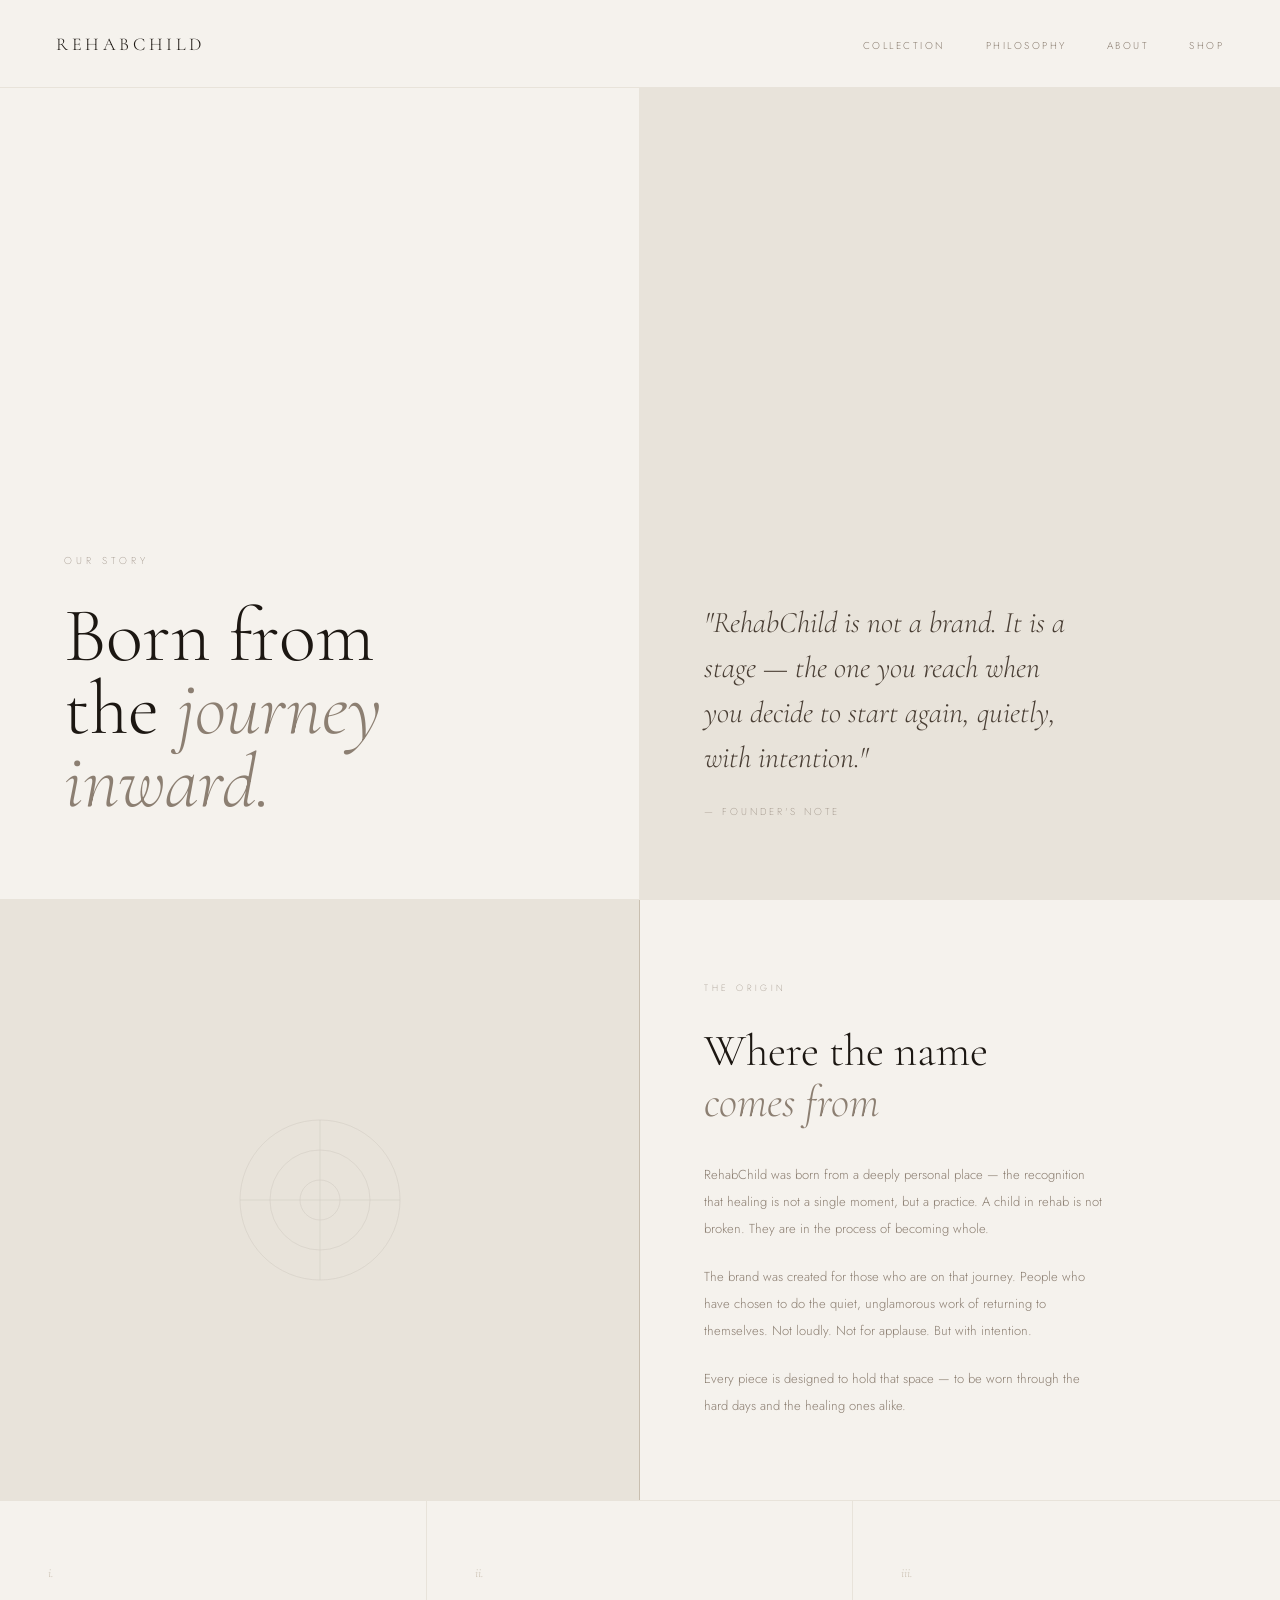
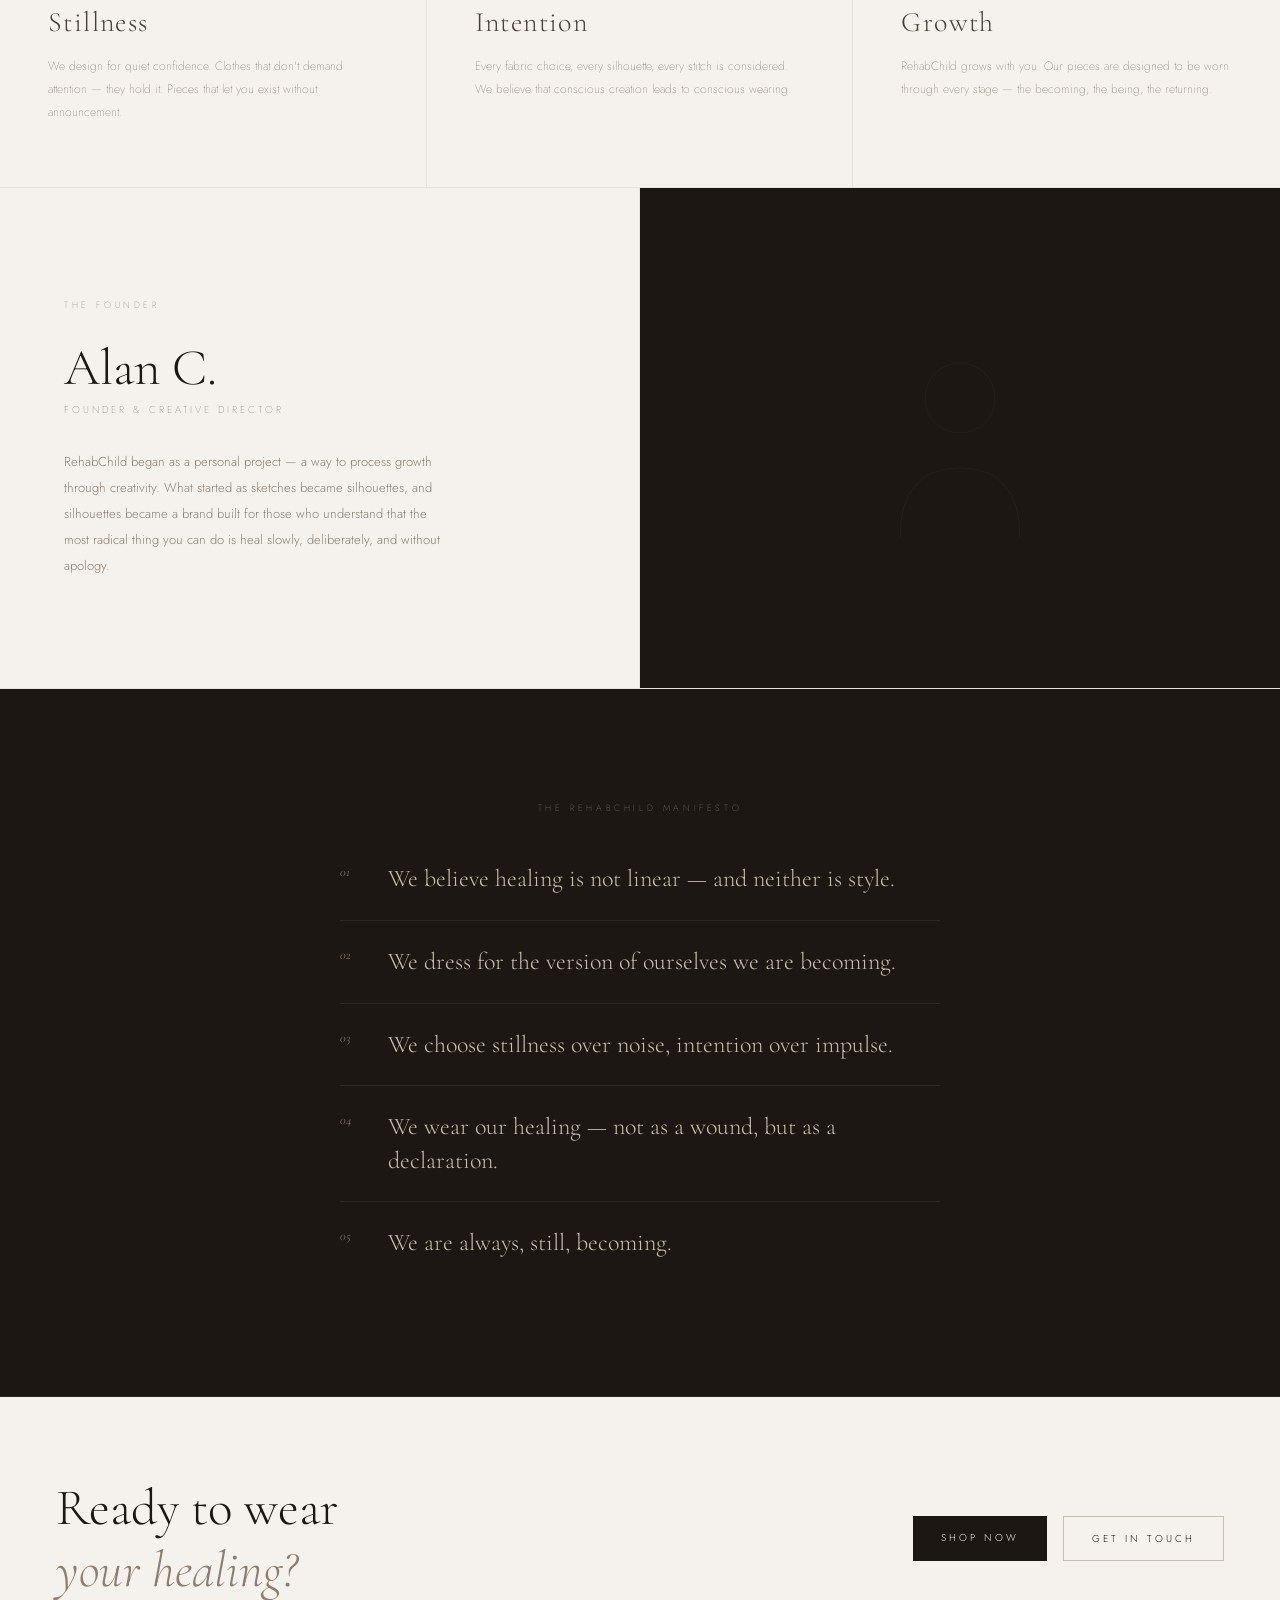
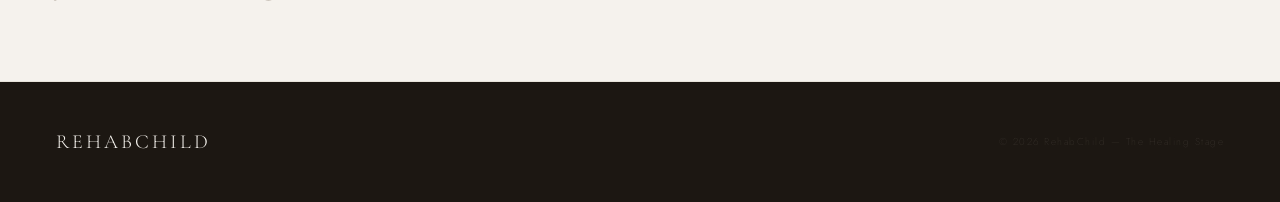
==== about.html @ 97591bc1 "Add website files with fixes" ====
<!DOCTYPE html>
<html lang="en">
<head>
  <meta charset="UTF-8" />
  <meta name="viewport" content="width=device-width, initial-scale=1.0"/>
  <title>About — RehabChild</title>
  <link href="https://fonts.googleapis.com/css2?family=Cormorant+Garamond:ital,wght@0,300;0,400;1,300;1,400&family=Jost:wght@200;300;400&display=swap" rel="stylesheet"/>
  <link rel="stylesheet" href="mobile.css"/>
  <style>
    *, *::before, *::after { margin: 0; padding: 0; box-sizing: border-box; }
    :root {
      --ivory: #F5F2ED; --stone: #E8E3DA; --sand: #C9BFB0;
      --taupe: #8C7F72; --bark: #4A3F35; --ink: #1C1712;
    }
    html { scroll-behavior: smooth; }
    body { background: var(--ivory); color: var(--ink); font-family: 'Jost', sans-serif; font-weight: 300; overflow-x: hidden; }

    nav {
      position: fixed; top: 0; left: 0; right: 0; z-index: 100;
      display: flex; align-items: center; justify-content: space-between;
      padding: 2rem 3.5rem; background: var(--ivory);
      border-bottom: 0.5px solid var(--stone);
    }
    .nav-logo { font-family: 'Cormorant Garamond', serif; font-weight: 300; font-size: 18px; letter-spacing: 0.2em; text-transform: uppercase; color: var(--ink); text-decoration: none; }
    .nav-links { display: flex; gap: 2.5rem; list-style: none; }
    .nav-links a { font-size: 10px; font-weight: 300; letter-spacing: 0.25em; text-transform: uppercase; color: var(--taupe); text-decoration: none; transition: color 0.3s; }
    .nav-links a:hover, .nav-links a.active { color: var(--ink); }

    /* Hero */
    .about-hero {
      min-height: 100vh;
      display: grid; grid-template-columns: 1fr 1fr;
      border-bottom: 0.5px solid var(--stone);
    }

    .hero-left {
      padding: 10rem 4rem 5rem;
      display: flex; flex-direction: column; justify-content: flex-end;
      border-right: 0.5px solid var(--stone);
    }

    .hero-tag {
      font-size: 10px; font-weight: 200; letter-spacing: 0.4em;
      text-transform: uppercase; color: var(--taupe); margin-bottom: 2rem;
      opacity: 0; animation: fadeUp 1s ease forwards 0.3s;
    }

    .hero-title {
      font-family: 'Cormorant Garamond', serif; font-weight: 300;
      font-size: clamp(48px, 6vw, 80px); line-height: 0.95;
      color: var(--ink);
      opacity: 0; animation: fadeUp 1.2s ease forwards 0.5s;
    }

    .hero-title em { font-style: italic; color: var(--taupe); }

    .hero-right {
      padding: 10rem 4rem 5rem;
      display: flex; flex-direction: column; justify-content: flex-end;
      background: var(--stone);
    }

    .hero-quote {
      font-family: 'Cormorant Garamond', serif; font-style: italic;
      font-weight: 300; font-size: clamp(20px, 2.5vw, 30px);
      line-height: 1.5; color: var(--bark); max-width: 380px;
      opacity: 0; animation: fadeUp 1.2s ease forwards 0.7s;
    }

    .hero-quote cite {
      display: block; font-style: normal; font-size: 10px;
      font-family: 'Jost', sans-serif; font-weight: 200;
      letter-spacing: 0.3em; text-transform: uppercase;
      color: var(--taupe); margin-top: 1.5rem;
    }

    @keyframes fadeUp {
      from { opacity: 0; transform: translateY(24px); }
      to   { opacity: 1; transform: translateY(0); }
    }

    /* Origin story */
    .origin {
      display: grid; grid-template-columns: 1fr 1fr;
      border-bottom: 0.5px solid var(--stone);
    }

    .origin-img {
      background: var(--stone);
      min-height: 600px;
      display: flex; align-items: center; justify-content: center;
      border-right: 0.5px solid var(--sand);
    }

    .origin-img svg { opacity: 0.15; }

    .origin-text {
      padding: 5rem 4rem;
      display: flex; flex-direction: column; justify-content: center;
    }

    .section-label {
      font-size: 9px; font-weight: 200; letter-spacing: 0.4em;
      text-transform: uppercase; color: var(--taupe); margin-bottom: 2rem;
    }

    .origin-title {
      font-family: 'Cormorant Garamond', serif; font-weight: 300;
      font-size: clamp(30px, 3.5vw, 46px); line-height: 1.15;
      color: var(--ink); margin-bottom: 2rem;
    }

    .origin-title em { font-style: italic; color: var(--taupe); }

    .origin-body {
      font-size: 13px; font-weight: 300; line-height: 2.1;
      color: var(--taupe); max-width: 400px;
    }

    .origin-body p + p { margin-top: 1.25rem; }

    /* Values row */
    .values-row {
      display: grid; grid-template-columns: repeat(3, 1fr);
      border-bottom: 0.5px solid var(--stone);
    }

    .value-block {
      padding: 4rem 3rem;
      border-right: 0.5px solid var(--stone);
    }

    .value-block:last-child { border-right: none; }

    .value-num {
      font-family: 'Cormorant Garamond', serif; font-style: italic;
      font-size: 13px; color: var(--sand); margin-bottom: 1.5rem;
    }

    .value-title {
      font-family: 'Cormorant Garamond', serif; font-weight: 300;
      font-size: 28px; letter-spacing: 0.05em; color: var(--bark);
      margin-bottom: 1rem;
    }

    .value-desc {
      font-size: 12px; font-weight: 200; line-height: 1.9;
      color: var(--taupe);
    }

    /* Team / founder */
    .founder {
      display: grid; grid-template-columns: 1fr 1fr;
      border-bottom: 0.5px solid var(--stone);
    }

    .founder-text {
      padding: 5rem 4rem;
      display: flex; flex-direction: column; justify-content: center;
      border-right: 0.5px solid var(--stone);
    }

    .founder-name {
      font-family: 'Cormorant Garamond', serif; font-weight: 300;
      font-size: clamp(32px, 4vw, 52px); line-height: 1;
      color: var(--ink); margin-bottom: 0.5rem;
    }

    .founder-role {
      font-size: 10px; font-weight: 200; letter-spacing: 0.3em;
      text-transform: uppercase; color: var(--taupe); margin-bottom: 2rem;
    }

    .founder-bio {
      font-size: 13px; font-weight: 300; line-height: 2;
      color: var(--taupe); max-width: 380px;
    }

    .founder-img {
      background: var(--ink);
      display: flex; align-items: center; justify-content: center;
      min-height: 500px;
    }

    .founder-img svg { opacity: 0.08; }

    /* Manifesto */
    .manifesto {
      background: var(--ink);
      padding: 7rem 3.5rem;
      display: flex; flex-direction: column; align-items: center;
      border-bottom: 0.5px solid #2e2820;
    }

    .manifesto-label {
      font-size: 9px; font-weight: 200; letter-spacing: 0.4em;
      text-transform: uppercase; color: var(--taupe); margin-bottom: 3rem;
    }

    .manifesto-lines {
      display: flex; flex-direction: column; gap: 1.5rem;
      max-width: 600px; width: 100%;
    }

    .manifesto-line {
      display: flex; align-items: flex-start; gap: 1.5rem;
      padding-bottom: 1.5rem; border-bottom: 0.5px solid #2e2820;
    }

    .manifesto-line:last-child { border-bottom: none; }

    .m-num {
      font-family: 'Cormorant Garamond', serif; font-style: italic;
      font-size: 13px; color: var(--taupe); min-width: 24px; margin-top: 2px;
    }

    .m-text {
      font-family: 'Cormorant Garamond', serif; font-weight: 300;
      font-size: clamp(18px, 2vw, 24px); line-height: 1.4;
      color: var(--sand);
    }

    /* CTA */
    .about-cta {
      padding: 5rem 3.5rem;
      display: flex; align-items: center; justify-content: space-between;
      border-bottom: 0.5px solid var(--stone);
    }

    .cta-title {
      font-family: 'Cormorant Garamond', serif; font-weight: 300;
      font-size: clamp(28px, 4vw, 52px); color: var(--ink);
    }

    .cta-title em { font-style: italic; color: var(--taupe); }

    .cta-links { display: flex; gap: 1rem; }

    .cta-btn {
      font-size: 10px; font-weight: 300; letter-spacing: 0.3em;
      text-transform: uppercase; text-decoration: none;
      padding: 14px 28px; transition: all 0.3s ease;
    }

    .cta-btn.primary { background: var(--ink); color: var(--ivory); }
    .cta-btn.primary:hover { background: var(--bark); }
    .cta-btn.secondary { border: 0.5px solid var(--sand); color: var(--ink); }
    .cta-btn.secondary:hover { background: var(--stone); }

    footer {
      background: var(--ink); padding: 3rem 3.5rem;
      display: flex; justify-content: space-between; align-items: center;
    }
    .footer-logo { font-family: 'Cormorant Garamond', serif; font-weight: 300; font-size: 20px; letter-spacing: 0.15em; text-transform: uppercase; color: var(--ivory); }
    .footer-copy { font-size: 10px; font-weight: 200; letter-spacing: 0.15em; color: #3a342e; }
  
  /* Hamburger */
    .hamburger {
      display: none;
      flex-direction: column;
      gap: 5px;
      background: none;
      border: none;
      cursor: pointer;
      padding: 4px;
      z-index: 102;
    }

    .hamburger span {
      display: block;
      width: 22px;
      height: 0.5px;
      background: var(--ink);
      transition: all 0.3s ease;
    }

    .hamburger.open span:nth-child(1) { transform: translateY(5.5px) rotate(45deg); }
    .hamburger.open span:nth-child(2) { opacity: 0; }
    .hamburger.open span:nth-child(3) { transform: translateY(-5.5px) rotate(-45deg); }

    /* Mobile menu */
    .mobile-menu {
      position: fixed;
      inset: 0;
      background: var(--ivory);
      z-index: 101;
      display: flex;
      align-items: center;
      justify-content: center;
      opacity: 0;
      pointer-events: none;
      transition: opacity 0.4s ease;
    }

    .mobile-menu.open {
      opacity: 1;
      pointer-events: all;
    }

    .mobile-menu-inner {
      display: flex;
      flex-direction: column;
      align-items: center;
      gap: 2.5rem;
    }

    .mobile-menu-inner a {
      font-family: 'Cormorant Garamond', serif;
      font-weight: 300;
      font-size: 42px;
      letter-spacing: 0.08em;
      color: var(--ink);
      text-decoration: none;
      transition: color 0.3s;
    }

    .mobile-menu-inner a:hover { color: var(--taupe); }

    @media (max-width: 768px) {
      .hamburger { display: flex !important; }
    }

    .mobile-menu-close {
      position: absolute;
      top: 2rem;
      right: 1.75rem;
      background: none;
      border: none;
      font-size: 18px;
      color: var(--taupe);
      cursor: pointer;
      transition: color 0.3s;
      z-index: 103;
    }

    .mobile-menu-close:hover { color: var(--ink); }
  </style>
</head>
<body>

  <nav>
    <a href="index.html" class="nav-logo">RehabChild</a>
    <ul class="nav-links">
      <li><a href="index.html#collection">Collection</a></li>
      <li><a href="index.html#philosophy">Philosophy</a></li>
      <li><a href="about.html">About</a></li>
      <li><a href="shop.html">Shop</a></li>
    </ul>
    <button class="hamburger" id="hamburger" onclick="toggleMenu()" aria-label="Menu">
      <span></span><span></span><span></span>
    </button>
  </nav>

  <!-- Mobile menu -->
  <div class="mobile-menu" id="mobileMenu">
    <button class="mobile-menu-close" onclick="toggleMenu()">✕</button>
    <div class="mobile-menu-inner">
      <a href="index.html" onclick="toggleMenu()">Home</a>
      <a href="shop.html" onclick="toggleMenu()">Shop</a>
      <a href="lookbook.html" onclick="toggleMenu()">Lookbook</a>
      <a href="about.html" onclick="toggleMenu()">About</a>
      <a href="contact.html" onclick="toggleMenu()">Contact</a>
    </div>
  </div>

  <!-- Hero -->
  <section class="about-hero">
    <div class="hero-left">
      <p class="hero-tag">Our Story</p>
      <h1 class="hero-title">Born from<br>the <em>journey<br>inward.</em></h1>
    </div>
    <div class="hero-right">
      <blockquote class="hero-quote">
        "RehabChild is not a brand. It is a stage — the one you reach when you decide to start again, quietly, with intention."
        <cite>— Founder's Note</cite>
      </blockquote>
    </div>
  </section>

  <!-- Origin -->
  <section class="origin">
    <div class="origin-img">
      <svg width="180" height="240" viewBox="0 0 180 240" fill="none">
        <circle cx="90" cy="120" r="80" stroke="#4A3F35" stroke-width="0.5"/>
        <circle cx="90" cy="120" r="50" stroke="#4A3F35" stroke-width="0.5"/>
        <circle cx="90" cy="120" r="20" stroke="#4A3F35" stroke-width="0.5"/>
        <line x1="10" y1="120" x2="170" y2="120" stroke="#4A3F35" stroke-width="0.5"/>
        <line x1="90" y1="40" x2="90" y2="200" stroke="#4A3F35" stroke-width="0.5"/>
      </svg>
    </div>
    <div class="origin-text">
      <p class="section-label">The Origin</p>
      <h2 class="origin-title">Where the name<br><em>comes from</em></h2>
      <div class="origin-body">
        <p>RehabChild was born from a deeply personal place — the recognition that healing is not a single moment, but a practice. A child in rehab is not broken. They are in the process of becoming whole.</p>
        <p>The brand was created for those who are on that journey. People who have chosen to do the quiet, unglamorous work of returning to themselves. Not loudly. Not for applause. But with intention.</p>
        <p>Every piece is designed to hold that space — to be worn through the hard days and the healing ones alike.</p>
      </div>
    </div>
  </section>

  <!-- Values -->
  <section class="values-row">
    <div class="value-block">
      <div class="value-num">i.</div>
      <div class="value-title">Stillness</div>
      <div class="value-desc">We design for quiet confidence. Clothes that don't demand attention — they hold it. Pieces that let you exist without announcement.</div>
    </div>
    <div class="value-block">
      <div class="value-num">ii.</div>
      <div class="value-title">Intention</div>
      <div class="value-desc">Every fabric choice, every silhouette, every stitch is considered. We believe that conscious creation leads to conscious wearing.</div>
    </div>
    <div class="value-block">
      <div class="value-num">iii.</div>
      <div class="value-title">Growth</div>
      <div class="value-desc">RehabChild grows with you. Our pieces are designed to be worn through every stage — the becoming, the being, the returning.</div>
    </div>
  </section>

  <!-- Founder -->
  <section class="founder">
    <div class="founder-text">
      <p class="section-label">The Founder</p>
      <h2 class="founder-name">Alan C.</h2>
      <p class="founder-role">Founder & Creative Director</p>
      <p class="founder-bio">RehabChild began as a personal project — a way to process growth through creativity. What started as sketches became silhouettes, and silhouettes became a brand built for those who understand that the most radical thing you can do is heal slowly, deliberately, and without apology.</p>
    </div>
    <div class="founder-img">
      <svg width="160" height="200" viewBox="0 0 160 200" fill="none">
        <circle cx="80" cy="60" r="35" stroke="#F5F2ED" stroke-width="0.5"/>
        <path d="M20 200 Q20 130 80 130 Q140 130 140 200" stroke="#F5F2ED" stroke-width="0.5" fill="none"/>
      </svg>
    </div>
  </section>

  <!-- Manifesto -->
  <section class="manifesto">
    <p class="manifesto-label">The RehabChild Manifesto</p>
    <div class="manifesto-lines">
      <div class="manifesto-line">
        <span class="m-num">01</span>
        <span class="m-text">We believe healing is not linear — and neither is style.</span>
      </div>
      <div class="manifesto-line">
        <span class="m-num">02</span>
        <span class="m-text">We dress for the version of ourselves we are becoming.</span>
      </div>
      <div class="manifesto-line">
        <span class="m-num">03</span>
        <span class="m-text">We choose stillness over noise, intention over impulse.</span>
      </div>
      <div class="manifesto-line">
        <span class="m-num">04</span>
        <span class="m-text">We wear our healing — not as a wound, but as a declaration.</span>
      </div>
      <div class="manifesto-line">
        <span class="m-num">05</span>
        <span class="m-text">We are always, still, becoming.</span>
      </div>
    </div>
  </section>

  <!-- CTA -->
  <div class="about-cta">
    <h2 class="cta-title">Ready to wear<br><em>your healing?</em></h2>
    <div class="cta-links">
      <a href="shop.html" class="cta-btn primary">Shop now</a>
      <a href="contact.html" class="cta-btn secondary">Get in touch</a>
    </div>
  </div>

  <script>
    function toggleMenu() {
      const menu = document.getElementById('mobileMenu');
      const burger = document.getElementById('hamburger');
      menu.classList.toggle('open');
      burger.classList.toggle('open');
    }
  </script>

  <footer>
    <div class="footer-logo">RehabChild</div>
    <span class="footer-copy">© 2026 RehabChild — The Healing Stage</span>
  </footer>

</body>
</html>
---- mobile.css ----
/* RehabChild — Mobile Responsiveness */
/* Add <link rel="stylesheet" href="mobile.css"/> to ALL pages */

@media (max-width: 768px) {

  /* Nav */
  nav {
    padding: 1.25rem 1.5rem !important;
  }

  .nav-links {
    display: none !important;
  }

  .nav-logo {
    font-size: 14px !important;
  }

  /* Hero — index */
  .hero {
    padding: 0 1.5rem 4rem !important;
    min-height: 100svh !important;
  }

  .hero-title {
    font-size: 52px !important;
    line-height: 0.95 !important;
  }

  .hero-circle:nth-child(1) { width: 300px !important; height: 300px !important; top: -60px !important; right: -80px !important; }
  .hero-circle:nth-child(2) { width: 200px !important; height: 200px !important; top: 40px !important; right: -20px !important; }
  .hero-circle:nth-child(3) { display: none !important; }

  /* Philosophy */
  .philosophy {
    grid-template-columns: 1fr !important;
  }

  .phil-left, .phil-right {
    padding: 3.5rem 1.5rem !important;
  }

  .phil-right {
    border-left: none !important;
    border-top: 0.5px solid var(--sand) !important;
  }

  /* Collection grid */
  .collection {
    padding: 4rem 1.5rem !important;
  }

  .collection-grid {
    grid-template-columns: 1fr 1fr !important;
  }

  .collection-item:nth-child(1) {
    grid-column: span 2 !important;
    aspect-ratio: 4/3 !important;
  }

  .collection-header {
    flex-direction: column !important;
    align-items: flex-start !important;
    gap: 0.5rem !important;
    margin-bottom: 2rem !important;
  }

  /* Newsletter */
  .nl-inner {
    grid-template-columns: 1fr !important;
    min-height: unset !important;
  }

  .nl-left {
    padding: 3.5rem 1.5rem 2rem !important;
    border-right: none !important;
    border-bottom: 0.5px solid #2e2820 !important;
  }

  .nl-right {
    padding: 2.5rem 1.5rem 3.5rem !important;
  }

  /* Instagram grid */
  .instagram {
    padding: 4rem 1.5rem !important;
  }

  .ig-header {
    flex-direction: column !important;
    align-items: flex-start !important;
    gap: 1rem !important;
    margin-bottom: 1.5rem !important;
  }

  .ig-grid {
    grid-template-columns: repeat(2, 1fr) !important;
  }

  .ig-post-tall {
    grid-row: span 1 !important;
    aspect-ratio: 1/1 !important;
  }

  /* Footer */
  footer {
    flex-direction: column !important;
    gap: 2rem !important;
    padding: 3rem 1.5rem !important;
    align-items: flex-start !important;
  }

  .footer-top {
    flex-direction: column !important;
    gap: 2.5rem !important;
  }

  .footer-links {
    flex-direction: column !important;
    gap: 2rem !important;
  }

  /* Shop page */
  .shop-header {
    padding: 8rem 1.5rem 2rem !important;
    flex-direction: column !important;
    align-items: flex-start !important;
    gap: 0.5rem !important;
  }

  .shop-filters {
    padding: 0 1.5rem !important;
  }

  .shop-grid {
    grid-template-columns: 1fr 1fr !important;
  }

  .product-info {
    padding: 1rem 1rem 1.5rem !important;
  }

  .product-name {
    font-size: 16px !important;
  }

  /* Cart drawer */
  .cart-drawer {
    width: 100% !important;
  }

  /* Lookbook */
  .lb-hero {
    padding: 0 1.5rem 4rem !important;
  }

  .lb-hero-title {
    font-size: 64px !important;
  }

  .lb-grid-1,
  .lb-grid-2,
  .lb-grid-3,
  .lb-grid-4 {
    grid-template-columns: 1fr !important;
  }

  .lb-split {
    grid-template-columns: 1fr !important;
  }

  .lb-split-text {
    padding: 3.5rem 1.5rem !important;
    border-right: none !important;
    border-bottom: 0.5px solid #2e2820 !important;
  }

  .lb-split-img {
    min-height: 280px !important;
  }

  .lb-quote {
    padding: 4rem 1.5rem !important;
  }

  .lb-shop-link {
    flex-direction: column !important;
    gap: 2rem !important;
    padding: 4rem 1.5rem !important;
  }

  .chapter {
    padding: 3rem 1.5rem 1.5rem !important;
  }

  /* About page */
  .about-hero {
    grid-template-columns: 1fr !important;
  }

  .hero-left, .hero-right {
    padding: 5rem 1.5rem 3.5rem !important;
  }

  .hero-right {
    border-left: none !important;
    border-top: 0.5px solid var(--stone) !important;
  }

  .origin {
    grid-template-columns: 1fr !important;
  }

  .origin-img {
    min-height: 240px !important;
    border-right: none !important;
    border-bottom: 0.5px solid var(--sand) !important;
  }

  .origin-text {
    padding: 3.5rem 1.5rem !important;
  }

  .values-row {
    grid-template-columns: 1fr !important;
  }

  .value-block {
    border-right: none !important;
    border-bottom: 0.5px solid var(--stone) !important;
    padding: 2.5rem 1.5rem !important;
  }

  .value-block:last-child {
    border-bottom: none !important;
  }

  .founder {
    grid-template-columns: 1fr !important;
  }

  .founder-text {
    padding: 3.5rem 1.5rem !important;
    border-right: none !important;
    border-bottom: 0.5px solid var(--stone) !important;
    order: 2 !important;
  }

  .founder-img {
    min-height: 280px !important;
    order: 1 !important;
  }

  .manifesto {
    padding: 4rem 1.5rem !important;
  }

  .about-cta {
    flex-direction: column !important;
    gap: 2rem !important;
    padding: 4rem 1.5rem !important;
  }

  .cta-links {
    flex-direction: column !important;
    width: 100% !important;
  }

  .cta-btn {
    text-align: center !important;
    width: 100% !important;
  }

  /* Contact page */
  .contact-wrap {
    grid-template-columns: 1fr !important;
  }

  .contact-left {
    padding: 8rem 1.5rem 3.5rem !important;
    border-right: none !important;
    border-bottom: 0.5px solid var(--sand) !important;
  }

  .contact-right {
    padding: 3.5rem 1.5rem 5rem !important;
  }

  .form-row {
    grid-template-columns: 1fr !important;
    gap: 0 !important;
  }

  /* Lightbox */
  .ig-lightbox-inner {
    grid-template-columns: 1fr !important;
    max-width: 95% !important;
  }

  .ig-lightbox-img {
    min-height: 220px !important;
  }
}

/* Extra small screens */
@media (max-width: 480px) {

  .hero-title {
    font-size: 42px !important;
  }

  .shop-grid {
    grid-template-columns: 1fr !important;
  }

  .collection-grid {
    grid-template-columns: 1fr !important;
  }

  .collection-item:nth-child(1) {
    grid-column: span 1 !important;
    aspect-ratio: 3/4 !important;
  }

  .ig-grid {
    grid-template-columns: 1fr 1fr !important;
  }

  .lb-hero-title {
    font-size: 48px !important;
  }

  .values-row {
    grid-template-columns: 1fr !important;
  }
}

@media (max-width: 768px) {

  /* Spotlight */
  .spotlight-inner {
    grid-template-columns: 1fr !important;
  }

  .spotlight-text {
    padding: 3.5rem 1.5rem !important;
    border-left: none !important;
    border-top: 0.5px solid var(--sand) !important;
  }

  .spotlight-img {
    min-height: 400px !important;
  }

  .spotlight-actions {
    flex-direction: column !important;
  }

  .spotlight-btn {
    text-align: center !important;
  }

  /* Story teaser */
  .st-inner {
    grid-template-columns: 1fr !important;
  }

  .st-left {
    padding: 3.5rem 1.5rem !important;
    border-right: none !important;
    border-bottom: 0.5px solid #2e2820 !important;
  }

  .st-right {
    padding: 3.5rem 1.5rem !important;
  }

  /* Countdown */
  .cd-inner {
    grid-template-columns: 1fr !important;
    gap: 3rem !important;
    padding: 4rem 1.5rem !important;
  }

  .cd-timer {
    gap: 0.5rem !important;
  }

  .cd-num {
    font-size: 42px !important;
    min-width: 56px !important;
  }

}
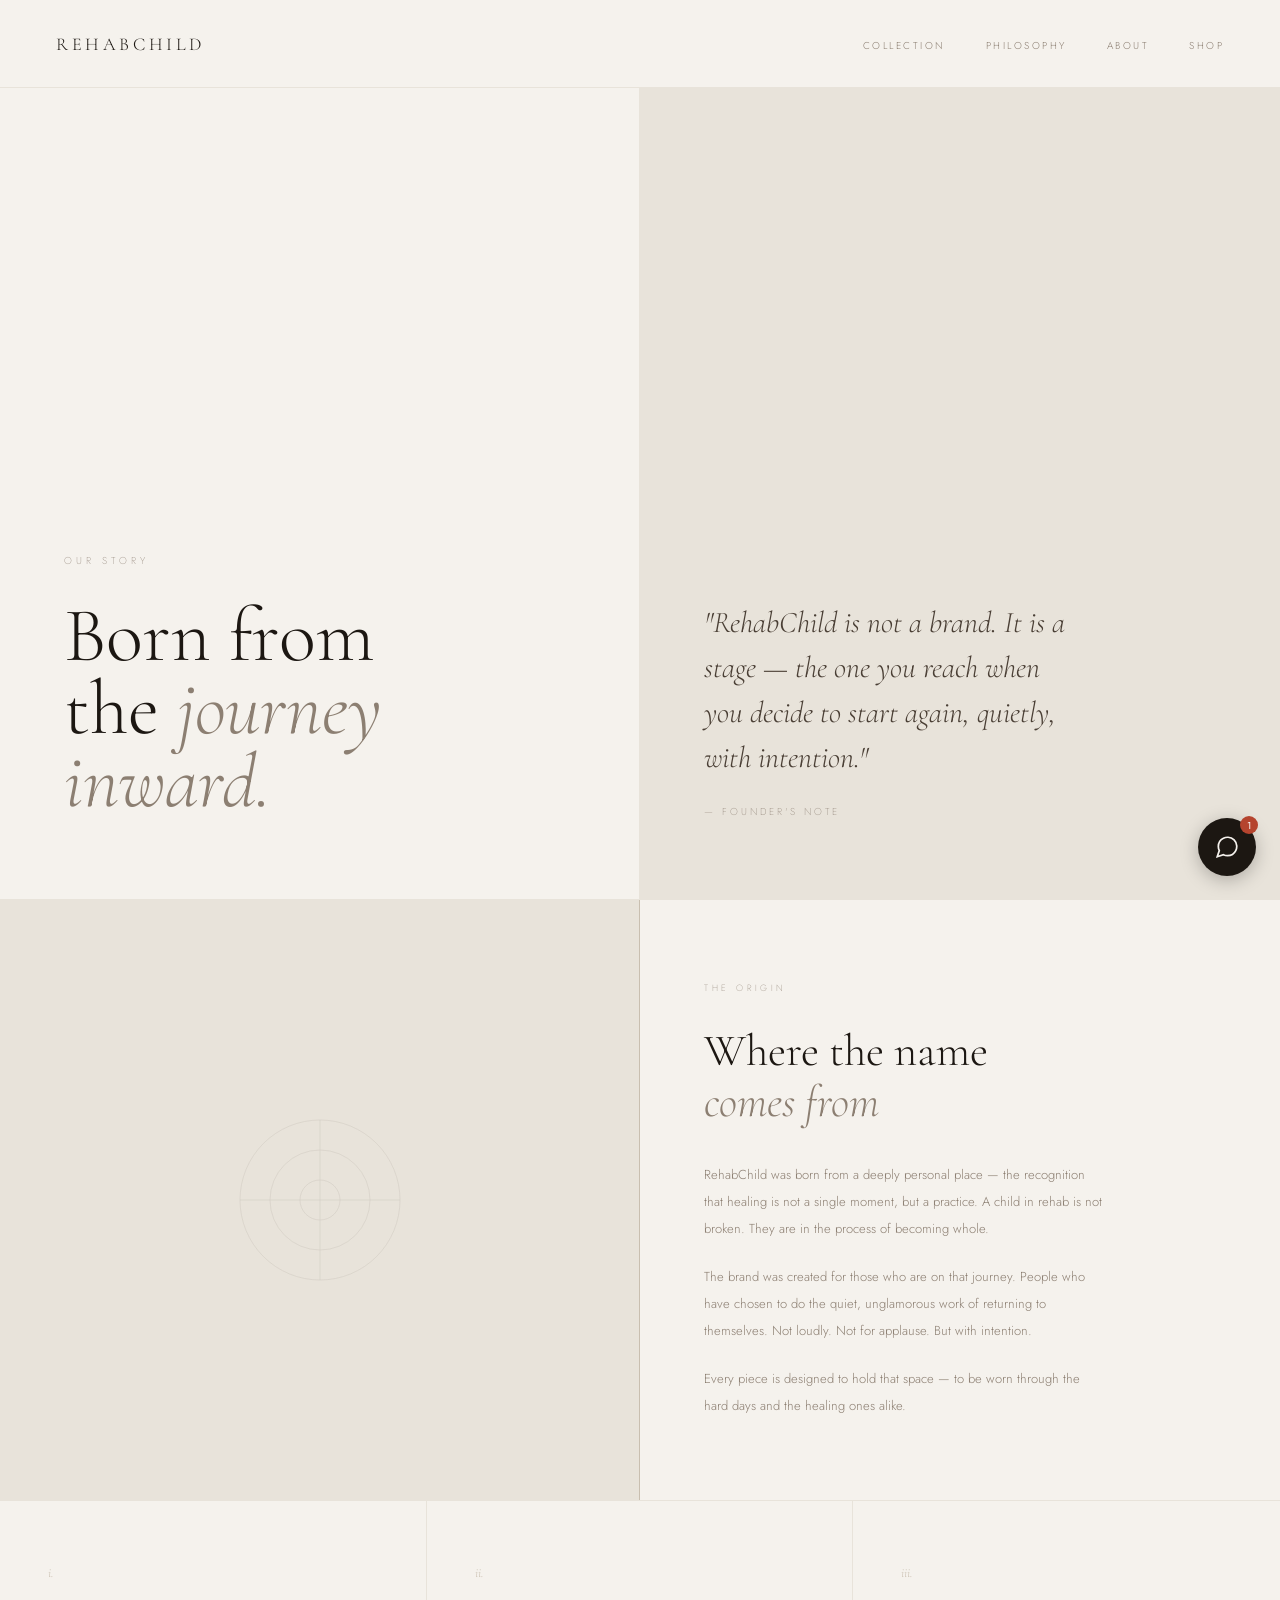
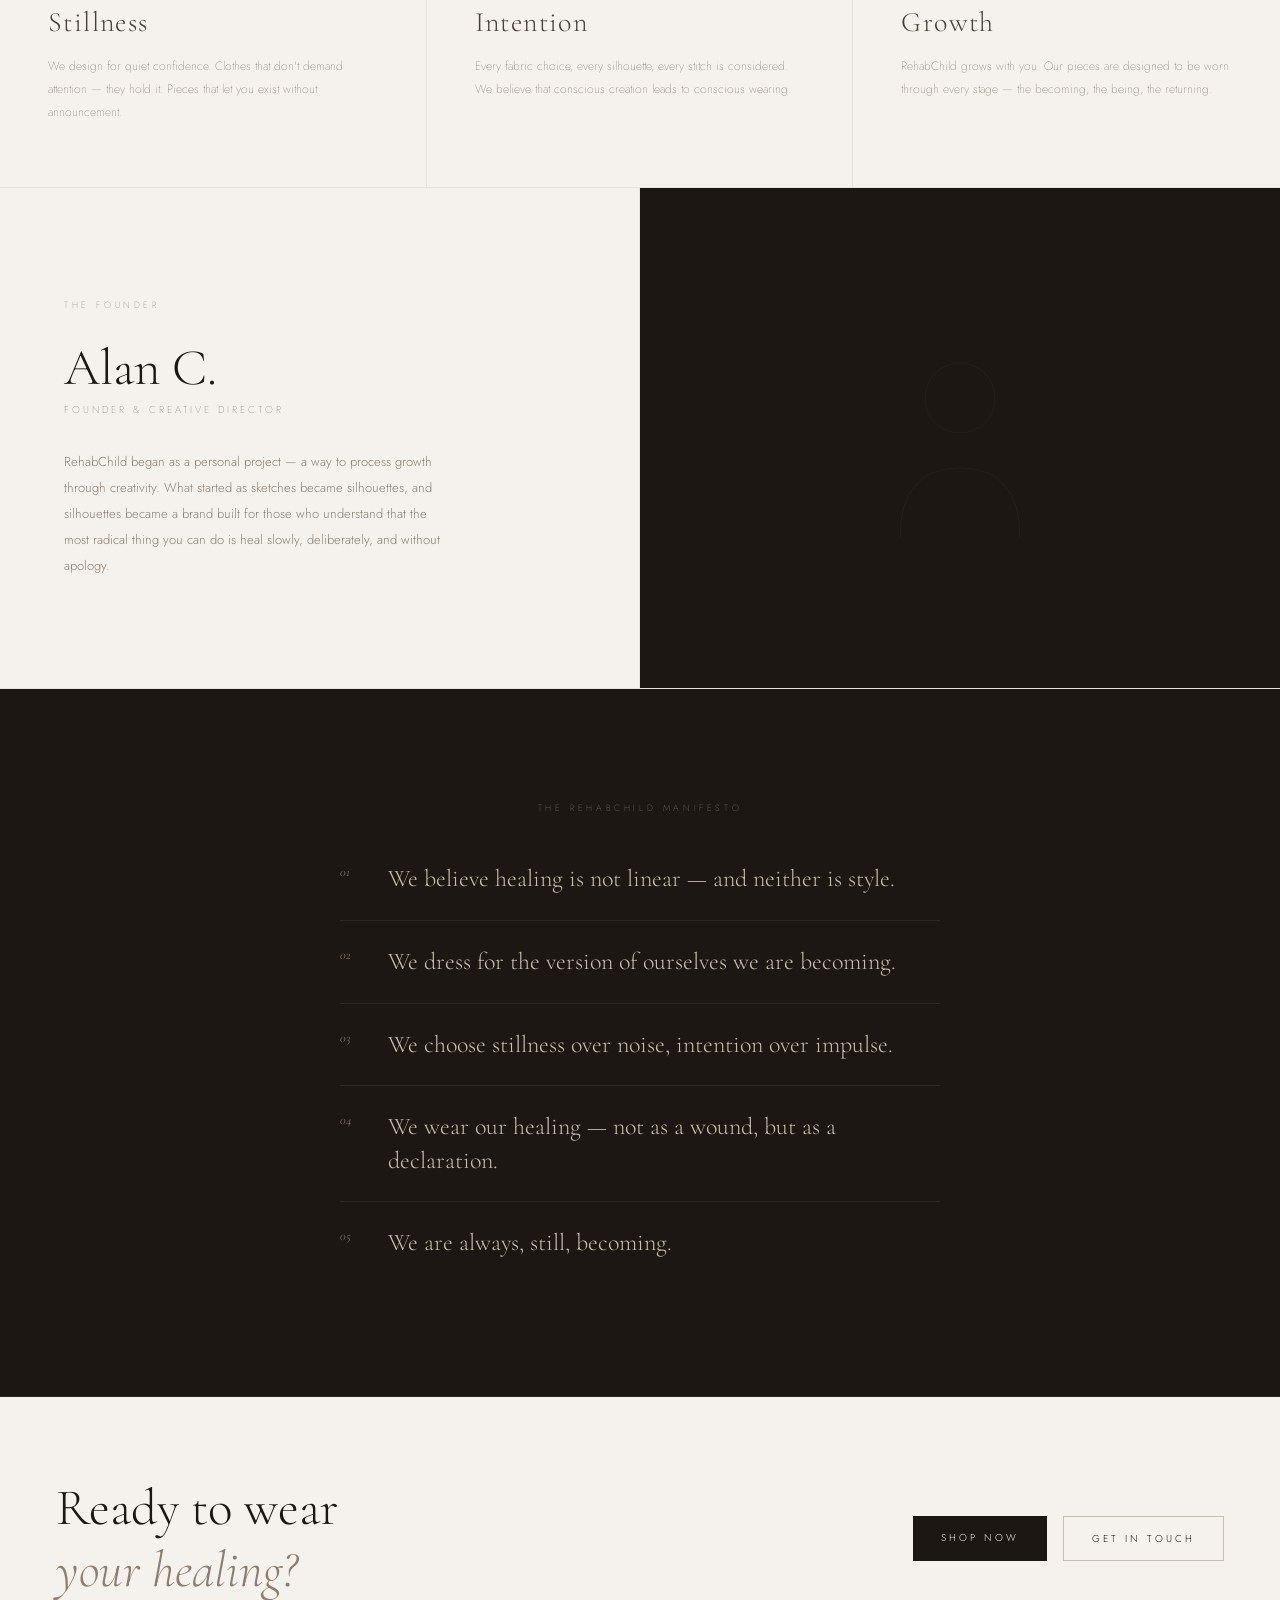
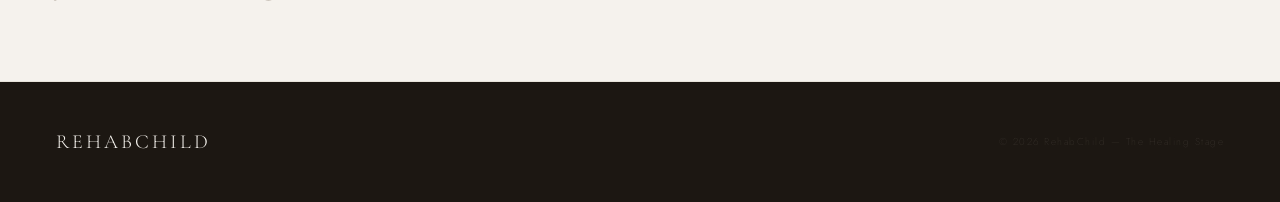
==== commit 9d5a1a51: "Add chatbot assistant" ====
--- a/about.html
+++ b/about.html
@@ -335,6 +335,7 @@
 
     .mobile-menu-close:hover { color: var(--ink); }
   </style>
+  <link rel="stylesheet" href="chatbot.css">
 </head>
 <body>
 
@@ -484,5 +485,7 @@
     <span class="footer-copy">© 2026 RehabChild — The Healing Stage</span>
   </footer>
 
+  <div id="rc-chatbot-root"></div>
+  <script src="chatbot.js"></script>
 </body>
 </html>
--- a/chatbot.css
+++ b/chatbot.css
@@ -0,0 +1,205 @@
+/* ===== RehabChild Chat Assistant ===== */
+
+#rc-chat-toggle {
+  position: fixed;
+  bottom: 24px;
+  right: 24px;
+  width: 58px;
+  height: 58px;
+  border-radius: 50%;
+  background: var(--ink, #1C1712);
+  color: var(--ivory, #F5F2ED);
+  display: flex;
+  align-items: center;
+  justify-content: center;
+  cursor: pointer;
+  box-shadow: 0 4px 18px rgba(0,0,0,0.25);
+  z-index: 9998;
+  transition: transform 0.2s ease;
+  border: none;
+}
+#rc-chat-toggle:hover { transform: scale(1.06); }
+#rc-chat-toggle svg { width: 26px; height: 26px; }
+
+#rc-chat-badge {
+  position: absolute;
+  top: -2px;
+  right: -2px;
+  background: #B5442E;
+  color: #fff;
+  font-size: 10px;
+  font-family: 'Jost', sans-serif;
+  width: 18px;
+  height: 18px;
+  border-radius: 50%;
+  display: flex;
+  align-items: center;
+  justify-content: center;
+}
+
+#rc-chat-window {
+  position: fixed;
+  bottom: 96px;
+  right: 24px;
+  width: 340px;
+  max-width: calc(100vw - 32px);
+  height: 460px;
+  max-height: calc(100vh - 140px);
+  background: var(--ivory, #F5F2ED);
+  border: 1px solid rgba(28,23,18,0.12);
+  border-radius: 14px;
+  box-shadow: 0 12px 40px rgba(0,0,0,0.28);
+  display: none;
+  flex-direction: column;
+  overflow: hidden;
+  z-index: 9999;
+  font-family: 'Jost', sans-serif;
+}
+#rc-chat-window.rc-open { display: flex; }
+
+#rc-chat-header {
+  background: var(--ink, #1C1712);
+  color: var(--ivory, #F5F2ED);
+  padding: 14px 16px;
+  display: flex;
+  align-items: center;
+  justify-content: space-between;
+}
+#rc-chat-header .rc-title {
+  font-family: 'Cormorant Garamond', serif;
+  font-size: 19px;
+  letter-spacing: 0.04em;
+}
+#rc-chat-header .rc-sub {
+  font-size: 11px;
+  opacity: 0.65;
+  letter-spacing: 0.06em;
+  margin-top: 1px;
+}
+#rc-chat-close {
+  background: none;
+  border: none;
+  color: var(--ivory, #F5F2ED);
+  cursor: pointer;
+  font-size: 20px;
+  line-height: 1;
+  opacity: 0.7;
+}
+#rc-chat-close:hover { opacity: 1; }
+
+#rc-chat-body {
+  flex: 1;
+  overflow-y: auto;
+  padding: 14px;
+  display: flex;
+  flex-direction: column;
+  gap: 10px;
+}
+
+.rc-msg {
+  max-width: 84%;
+  padding: 9px 12px;
+  border-radius: 12px;
+  font-size: 13.5px;
+  line-height: 1.5;
+  white-space: pre-line;
+}
+.rc-msg-bot {
+  background: #fff;
+  color: var(--ink, #1C1712);
+  align-self: flex-start;
+  border: 1px solid rgba(28,23,18,0.08);
+  border-bottom-left-radius: 3px;
+}
+.rc-msg-user {
+  background: var(--bark, #4A3F35);
+  color: #fff;
+  align-self: flex-end;
+  border-bottom-right-radius: 3px;
+}
+.rc-msg a { color: inherit; text-decoration: underline; }
+
+.rc-quick-replies {
+  display: flex;
+  flex-wrap: wrap;
+  gap: 6px;
+  align-self: flex-start;
+  max-width: 100%;
+}
+.rc-chip {
+  background: #fff;
+  border: 1px solid var(--bark, #4A3F35);
+  color: var(--bark, #4A3F35);
+  border-radius: 999px;
+  padding: 6px 12px;
+  font-size: 12px;
+  cursor: pointer;
+  font-family: 'Jost', sans-serif;
+  transition: background 0.15s ease, color 0.15s ease;
+}
+.rc-chip:hover { background: var(--bark, #4A3F35); color: #fff; }
+
+.rc-product-card {
+  display: flex;
+  gap: 10px;
+  background: #fff;
+  border: 1px solid rgba(28,23,18,0.08);
+  border-radius: 10px;
+  padding: 8px;
+  align-self: flex-start;
+  max-width: 90%;
+  text-decoration: none;
+  color: var(--ink, #1C1712);
+}
+.rc-product-card img {
+  width: 52px;
+  height: 62px;
+  object-fit: cover;
+  border-radius: 6px;
+  flex-shrink: 0;
+}
+.rc-product-card .rc-pname {
+  font-family: 'Cormorant Garamond', serif;
+  font-size: 15px;
+}
+.rc-product-card .rc-pprice {
+  font-size: 12px;
+  color: var(--bark, #4A3F35);
+  margin-top: 2px;
+}
+
+#rc-chat-input-row {
+  display: flex;
+  border-top: 1px solid rgba(28,23,18,0.1);
+  padding: 8px;
+  gap: 6px;
+  background: #fff;
+}
+#rc-chat-input {
+  flex: 1;
+  border: 1px solid rgba(28,23,18,0.15);
+  border-radius: 8px;
+  padding: 8px 10px;
+  font-size: 13px;
+  font-family: 'Jost', sans-serif;
+  outline: none;
+  background: var(--ivory, #F5F2ED);
+  color: var(--ink, #1C1712);
+}
+#rc-chat-input:focus { border-color: var(--bark, #4A3F35); }
+#rc-chat-send {
+  background: var(--ink, #1C1712);
+  color: var(--ivory, #F5F2ED);
+  border: none;
+  border-radius: 8px;
+  padding: 0 14px;
+  font-size: 13px;
+  cursor: pointer;
+  font-family: 'Jost', sans-serif;
+}
+#rc-chat-send:hover { background: var(--bark, #4A3F35); }
+
+@media (max-width: 420px) {
+  #rc-chat-window { right: 16px; bottom: 88px; width: calc(100vw - 32px); }
+  #rc-chat-toggle { right: 16px; bottom: 16px; }
+}
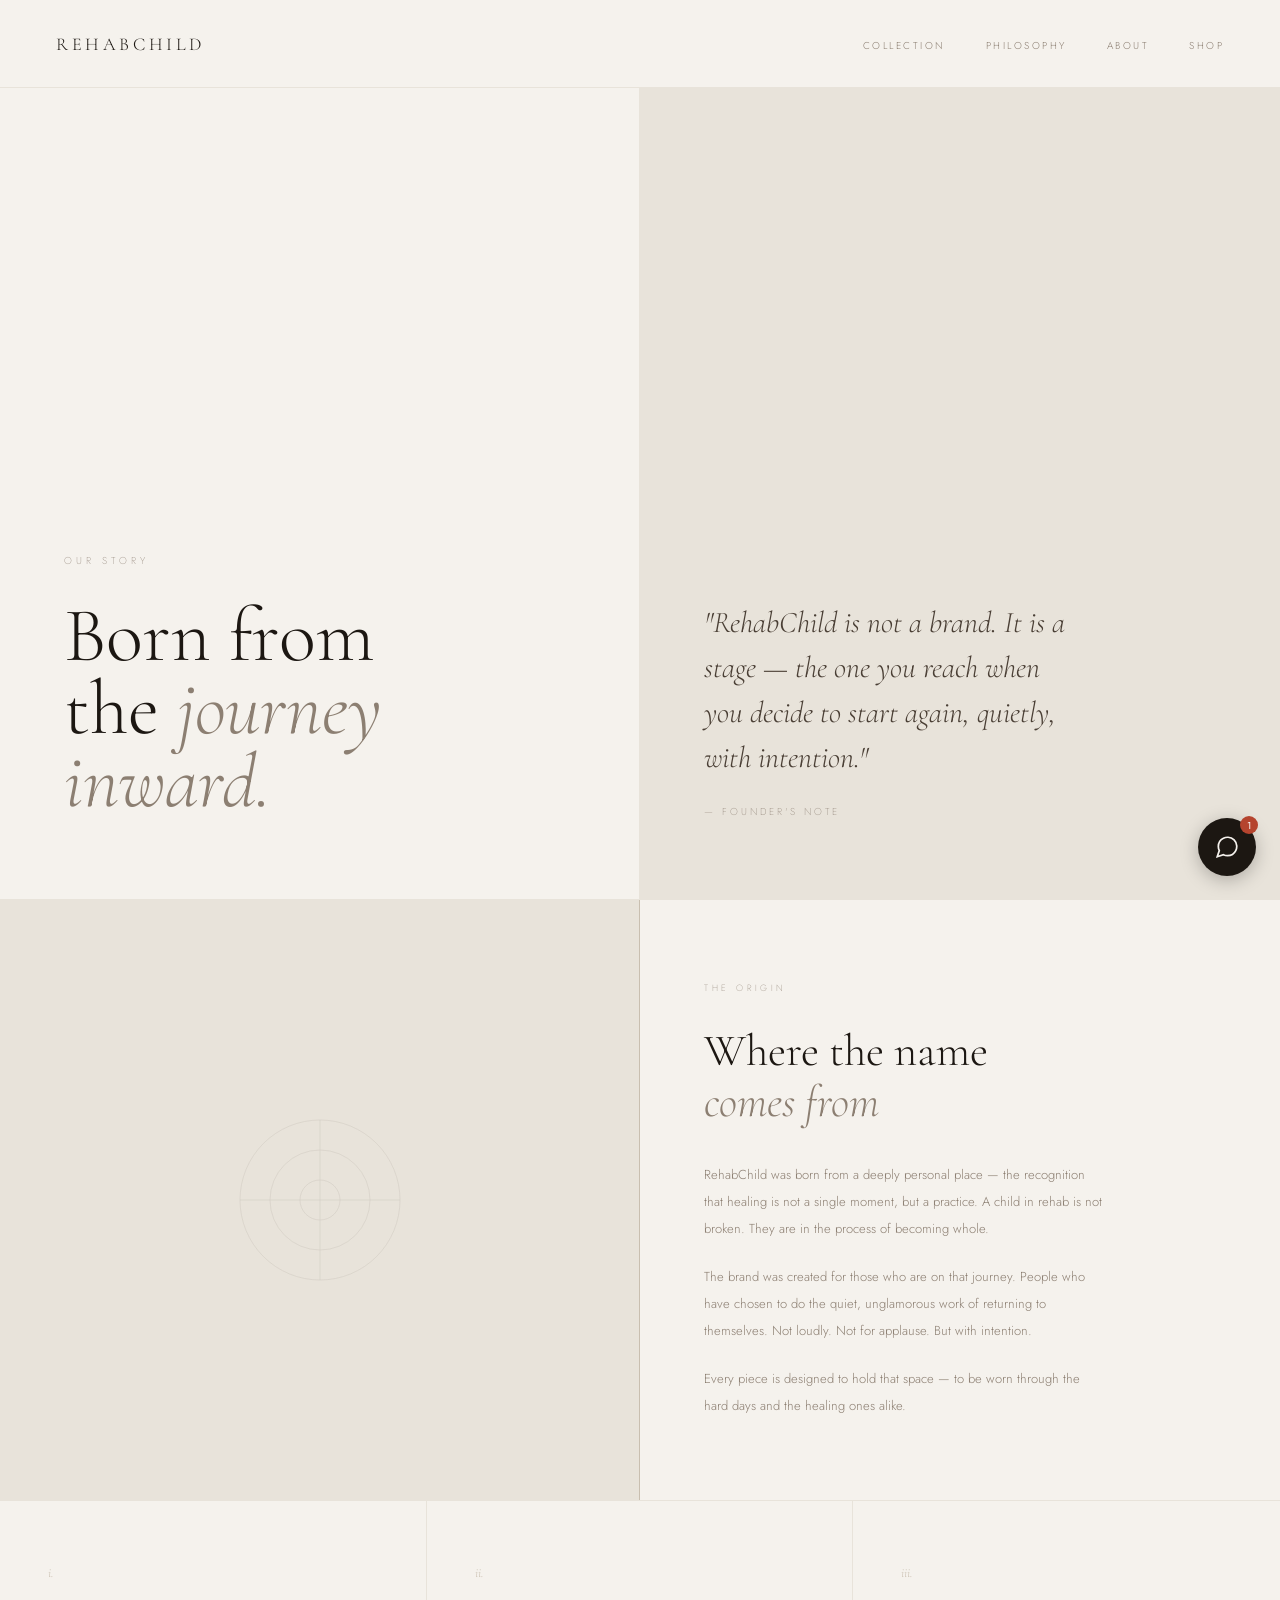
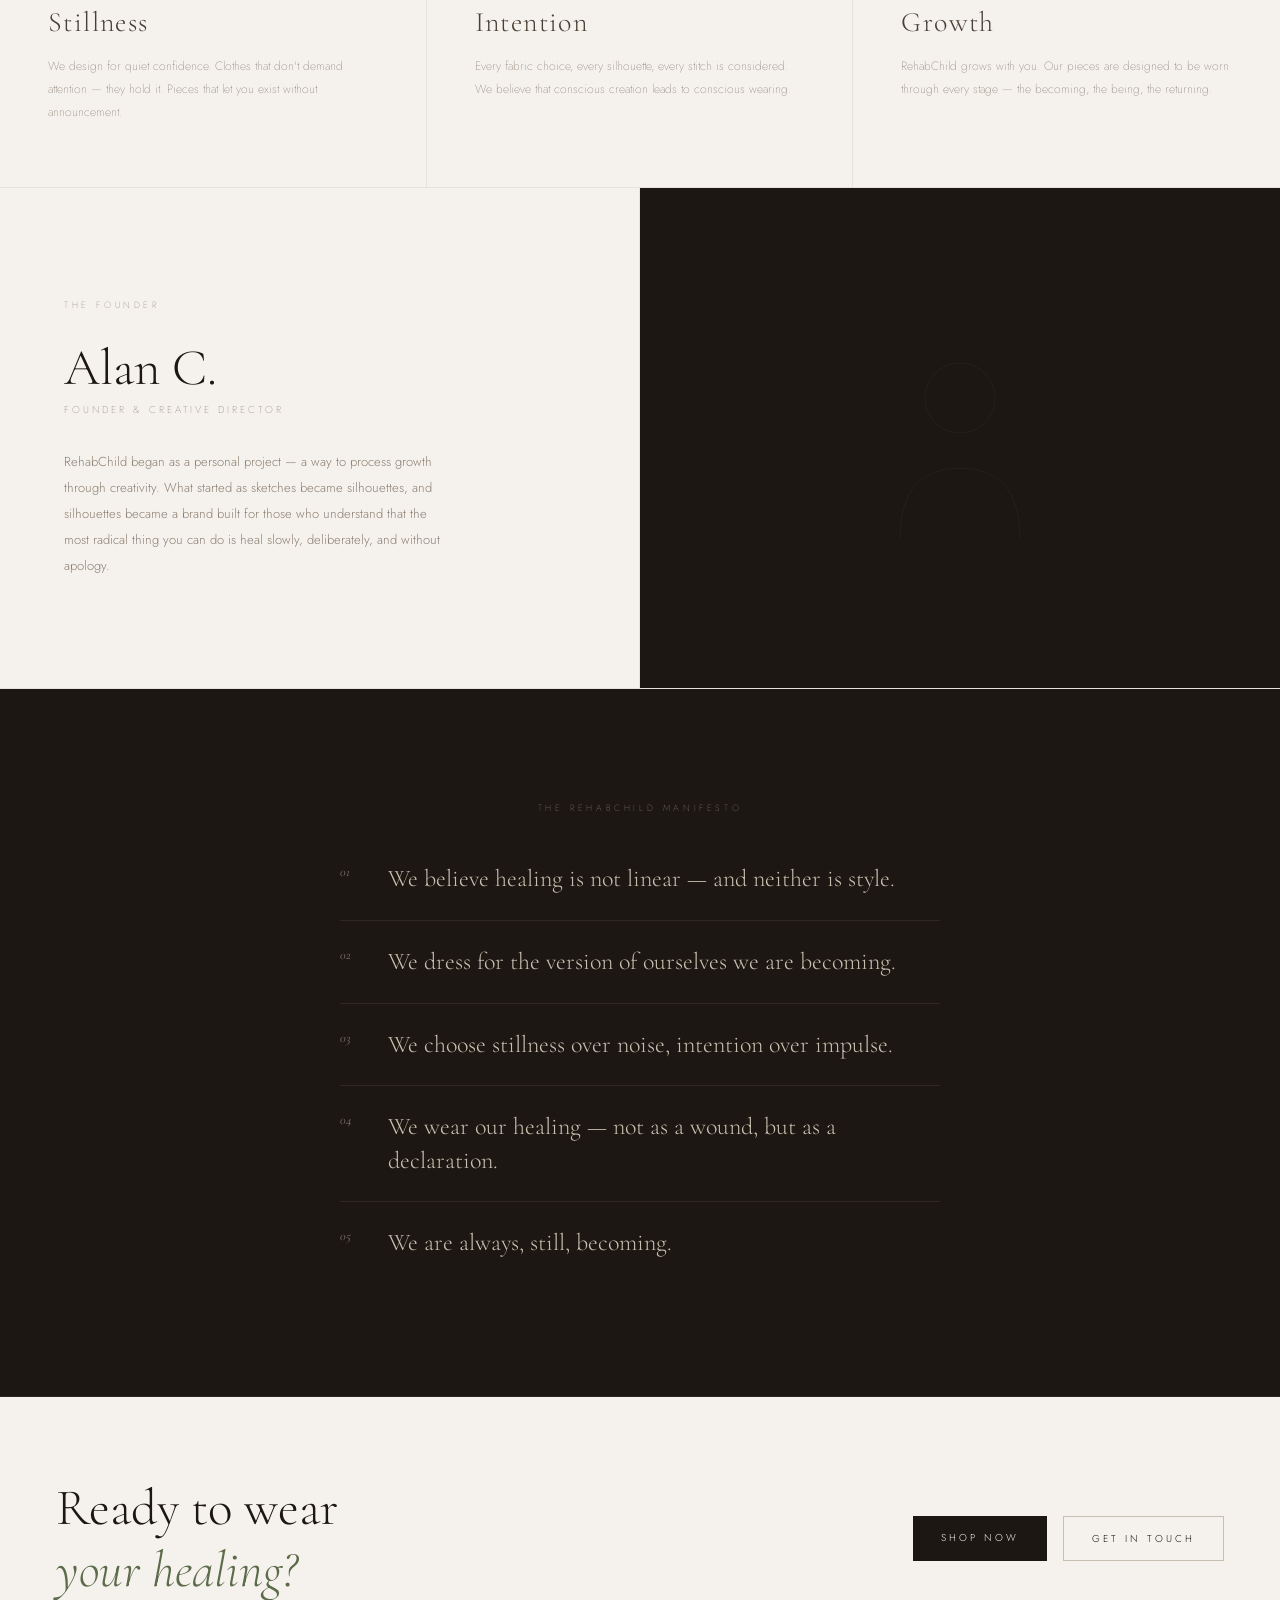
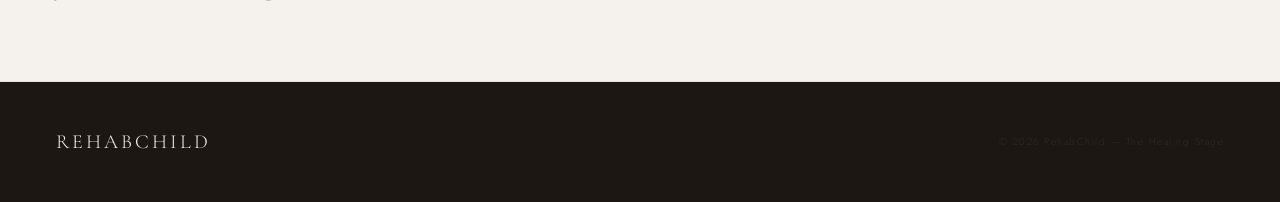
==== commit 4e4f21fe: "Fix product card bug, add real collection photos, sage accent color" ====
--- a/about.html
+++ b/about.html
@@ -10,7 +10,7 @@
     *, *::before, *::after { margin: 0; padding: 0; box-sizing: border-box; }
     :root {
       --ivory: #F5F2ED; --stone: #E8E3DA; --sand: #C9BFB0;
-      --taupe: #8C7F72; --bark: #4A3F35; --ink: #1C1712;
+      --taupe: #8C7F72; --bark: #4A3F35; --ink: #1C1712; --accent: #5C6B4A; --accent-light: #7C8C6A;
     }
     html { scroll-behavior: smooth; }
     body { background: var(--ivory); color: var(--ink); font-family: 'Jost', sans-serif; font-weight: 300; overflow-x: hidden; }
@@ -24,7 +24,7 @@
     .nav-logo { font-family: 'Cormorant Garamond', serif; font-weight: 300; font-size: 18px; letter-spacing: 0.2em; text-transform: uppercase; color: var(--ink); text-decoration: none; }
     .nav-links { display: flex; gap: 2.5rem; list-style: none; }
     .nav-links a { font-size: 10px; font-weight: 300; letter-spacing: 0.25em; text-transform: uppercase; color: var(--taupe); text-decoration: none; transition: color 0.3s; }
-    .nav-links a:hover, .nav-links a.active { color: var(--ink); }
+    .nav-links a:hover, .nav-links a.active { color: var(--accent); }
 
     /* Hero */
     .about-hero {
@@ -232,7 +232,7 @@
       font-size: clamp(28px, 4vw, 52px); color: var(--ink);
     }
 
-    .cta-title em { font-style: italic; color: var(--taupe); }
+    .cta-title em { font-style: italic; color: var(--accent); }
 
     .cta-links { display: flex; gap: 1rem; }
 
@@ -243,7 +243,7 @@
     }
 
     .cta-btn.primary { background: var(--ink); color: var(--ivory); }
-    .cta-btn.primary:hover { background: var(--bark); }
+    .cta-btn.primary:hover { background: var(--accent); }
     .cta-btn.secondary { border: 0.5px solid var(--sand); color: var(--ink); }
     .cta-btn.secondary:hover { background: var(--stone); }
 
--- a/chatbot.css
+++ b/chatbot.css
@@ -14,7 +14,7 @@
   justify-content: center;
   cursor: pointer;
   box-shadow: 0 4px 18px rgba(0,0,0,0.25);
-  z-index: 9998;
+  z-index: 999998;
   transition: transform 0.2s ease;
   border: none;
 }
@@ -52,13 +52,13 @@
   display: none;
   flex-direction: column;
   overflow: hidden;
-  z-index: 9999;
+  z-index: 999999;
   font-family: 'Jost', sans-serif;
 }
 #rc-chat-window.rc-open { display: flex; }
 
 #rc-chat-header {
-  background: var(--ink, #1C1712);
+  background: var(--accent, #5C6B4A);
   color: var(--ivory, #F5F2ED);
   padding: 14px 16px;
   display: flex;
@@ -128,8 +128,8 @@
 }
 .rc-chip {
   background: #fff;
-  border: 1px solid var(--bark, #4A3F35);
-  color: var(--bark, #4A3F35);
+  border: 1px solid var(--accent, #5C6B4A);
+  color: var(--accent, #5C6B4A);
   border-radius: 999px;
   padding: 6px 12px;
   font-size: 12px;
@@ -137,7 +137,7 @@
   font-family: 'Jost', sans-serif;
   transition: background 0.15s ease, color 0.15s ease;
 }
-.rc-chip:hover { background: var(--bark, #4A3F35); color: #fff; }
+.rc-chip:hover { background: var(--accent, #5C6B4A); color: #fff; }
 
 .rc-product-card {
   display: flex;
@@ -197,7 +197,7 @@
   cursor: pointer;
   font-family: 'Jost', sans-serif;
 }
-#rc-chat-send:hover { background: var(--bark, #4A3F35); }
+#rc-chat-send:hover { background: var(--accent, #5C6B4A); }
 
 @media (max-width: 420px) {
   #rc-chat-window { right: 16px; bottom: 88px; width: calc(100vw - 32px); }
